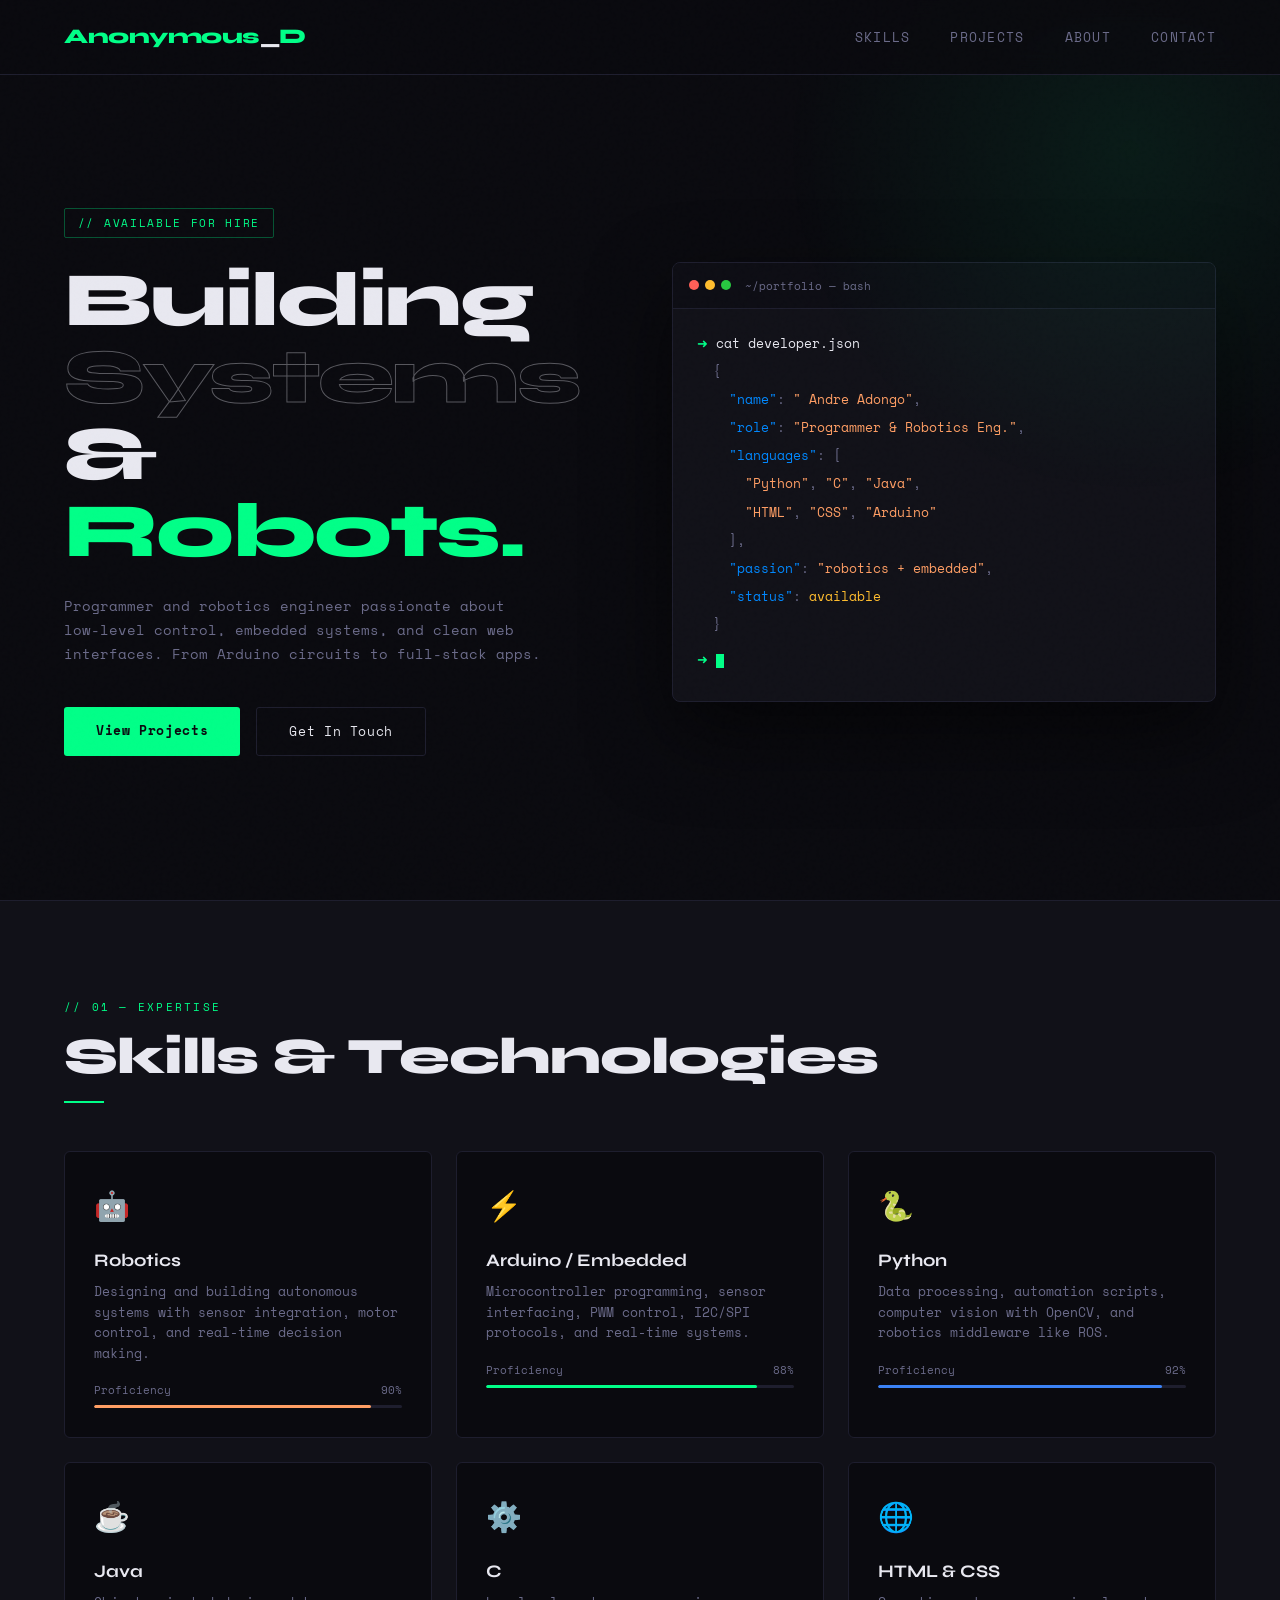
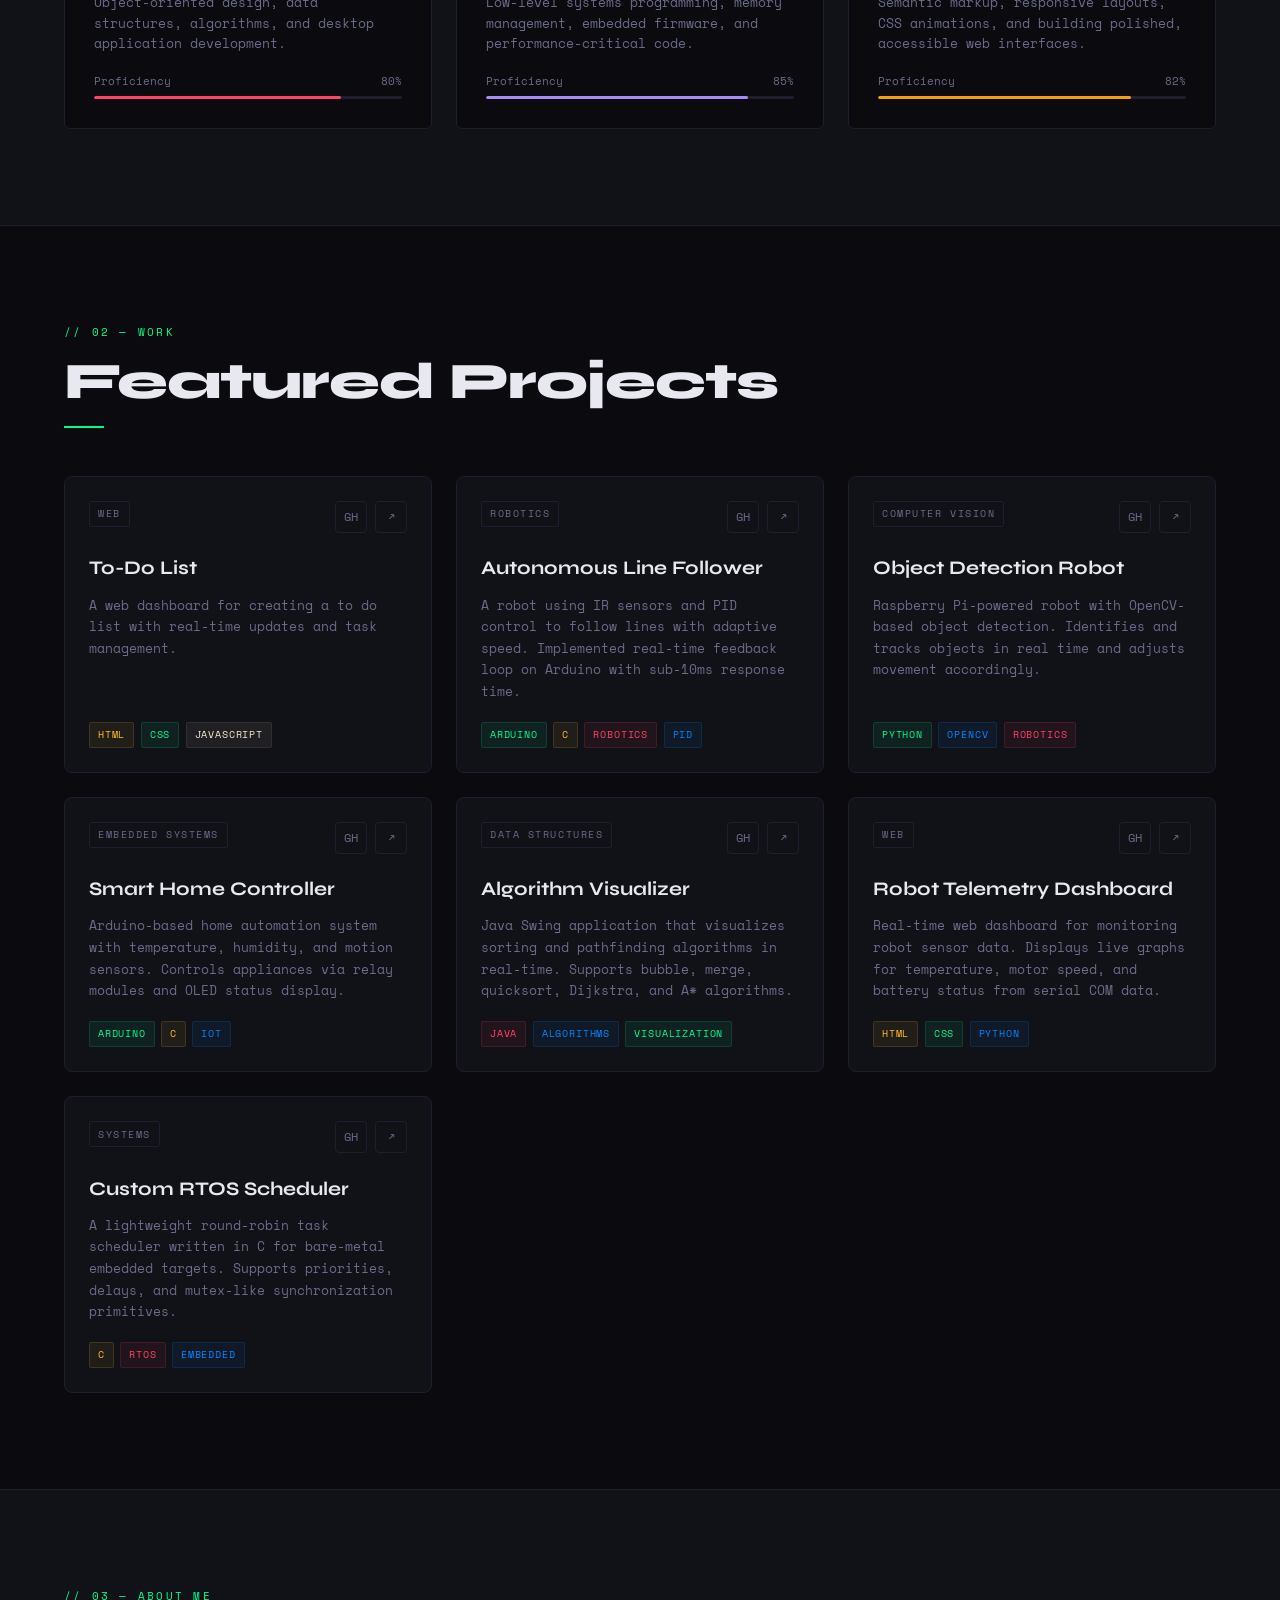
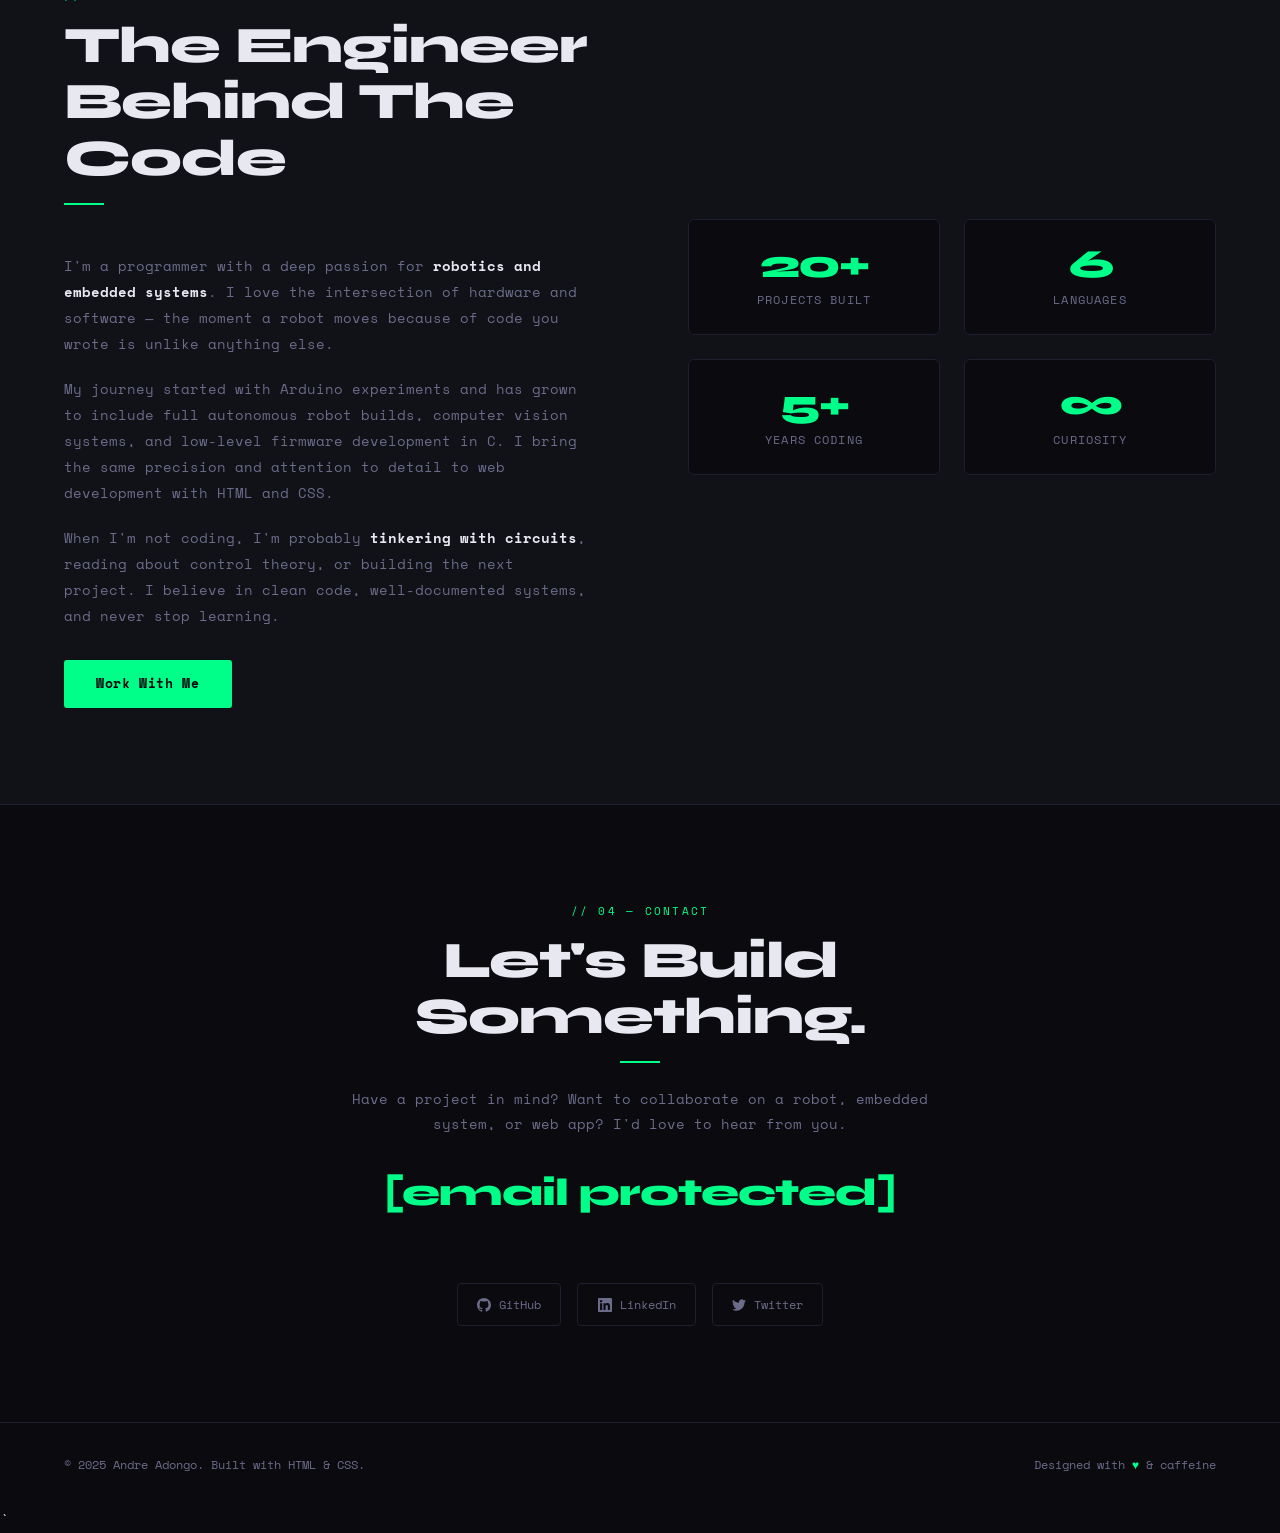
==== index.html @ 1ceb9f78 "Add initial portfolio website structure with HTML and CSS - Created index.html with a complete layou" ====
<!DOCTYPE html>
<html lang="en">

<head>
  <meta charset="UTF-8">
  <meta name="viewport" content="width=device-width, initial-scale=1.0">
  <title>Portfolio — Programmer & Robotics Engineer</title>
  <link
    href="https://fonts.googleapis.com/css2?family=Space+Mono:ital,wght@0,400;0,700;1,400&family=Syne:wght@400;700;800&display=swap"
    rel="stylesheet">
  <link rel="stylesheet" href="style.css">
</head>

<body>

  <!-- NAV -->
  <nav>
    <a href="#" class="nav-logo">Anonymous<span>_</span>D</a>
    <ul class="nav-links" id="navLinks">
      <li><a href="#skills">Skills</a></li>
      <li><a href="#projects">Projects</a></li>
      <li><a href="#about">About</a></li>
      <li><a href="#contact">Contact</a></li>
    </ul>
    <button class="nav-toggle" id="navToggle" aria-label="Toggle menu">
      <span></span><span></span><span></span>
    </button>
  </nav>

  <!-- HERO -->
  <section class="hero" id="home">
    <div class="hero-content">
      <div class="hero-tag">// available for hire</div>
      <h1 class="hero-title">
        Building<br>
        <span class="line2">Systems</span> &amp;<br>
        <span class="accent">Robots.</span>
      </h1>
      <p class="hero-sub">Programmer and robotics engineer passionate about low-level control, embedded systems, and
        clean web interfaces. From Arduino circuits to full-stack apps.</p>
      <div class="hero-cta">
        <a href="#projects" class="btn btn-primary">View Projects</a>
        <a href="#contact" class="btn btn-outline">Get In Touch</a>
      </div>
    </div>

    <div class="hero-visual">
      <div class="terminal">
        <div class="terminal-bar">
          <span class="dot dot-r"></span>
          <span class="dot dot-y"></span>
          <span class="dot dot-g"></span>
          <span class="terminal-title">~/portfolio — bash</span>
        </div>
        <div class="terminal-body">
          <div class="tl"><span class="tl-prompt">➜</span> <span class="tl-cmd">cat developer.json</span></div>
          <div class="tl tl-out">{</div>
          <div class="tl tl-out">&nbsp;&nbsp;<span class="tl-key">"name"</span>: <span class="tl-str">"
              Andre Adongo"</span>,</div>
          <div class="tl tl-out">&nbsp;&nbsp;<span class="tl-key">"role"</span>: <span class="tl-str">"Programmer &
              Robotics Eng."</span>,</div>
          <div class="tl tl-out">&nbsp;&nbsp;<span class="tl-key">"languages"</span>: [</div>
          <div class="tl tl-out">&nbsp;&nbsp;&nbsp;&nbsp;<span class="tl-str">"Python"</span>, <span
              class="tl-str">"C"</span>, <span class="tl-str">"Java"</span>,</div>
          <div class="tl tl-out">&nbsp;&nbsp;&nbsp;&nbsp;<span class="tl-str">"HTML"</span>, <span
              class="tl-str">"CSS"</span>, <span class="tl-str">"Arduino"</span></div>
          <div class="tl tl-out">&nbsp;&nbsp;],</div>
          <div class="tl tl-out">&nbsp;&nbsp;<span class="tl-key">"passion"</span>: <span class="tl-str">"robotics +
              embedded"</span>,</div>
          <div class="tl tl-out">&nbsp;&nbsp;<span class="tl-key">"status"</span>: <span class="tl-val">available</span>
          </div>
          <div class="tl tl-out">}</div>
          <div class="tl" style="margin-top:0.8rem"><span class="tl-prompt">➜</span> <span class="cursor"></span></div>
        </div>
      </div>
    </div>
  </section>

  <!-- SKILLS -->
  <section id="skills">
    <div class="section-label">// 01 — Expertise</div>
    <h2 class="section-title">Skills & Technologies</h2>
    <div class="section-divider"></div>

    <div class="skills-grid">
      <div class="skill-card reveal" style="--card-color: #ff9e64;">
        <div class="skill-icon">🤖</div>
        <div class="skill-name">Robotics</div>
        <div class="skill-desc">Designing and building autonomous systems with sensor integration, motor control, and
          real-time decision making.</div>
        <div class="skill-bar-wrap">
          <div class="skill-bar-label"><span>Proficiency</span><span>90%</span></div>
          <div class="skill-bar-bg">
            <div class="skill-bar-fill" data-width="90"></div>
          </div>
        </div>
      </div>

      <div class="skill-card reveal" style="--card-color: #00ff88;">
        <div class="skill-icon">⚡</div>
        <div class="skill-name">Arduino / Embedded</div>
        <div class="skill-desc">Microcontroller programming, sensor interfacing, PWM control, I2C/SPI protocols, and
          real-time systems.</div>
        <div class="skill-bar-wrap">
          <div class="skill-bar-label"><span>Proficiency</span><span>88%</span></div>
          <div class="skill-bar-bg">
            <div class="skill-bar-fill" data-width="88"></div>
          </div>
        </div>
      </div>

      <div class="skill-card reveal" style="--card-color: #3b82f6;">
        <div class="skill-icon">🐍</div>
        <div class="skill-name">Python</div>
        <div class="skill-desc">Data processing, automation scripts, computer vision with OpenCV, and robotics
          middleware like ROS.</div>
        <div class="skill-bar-wrap">
          <div class="skill-bar-label"><span>Proficiency</span><span>92%</span></div>
          <div class="skill-bar-bg">
            <div class="skill-bar-fill" data-width="92"></div>
          </div>
        </div>
      </div>

      <div class="skill-card reveal" style="--card-color: #ff4466;">
        <div class="skill-icon">☕</div>
        <div class="skill-name">Java</div>
        <div class="skill-desc">Object-oriented design, data structures, algorithms, and desktop application
          development.</div>
        <div class="skill-bar-wrap">
          <div class="skill-bar-label"><span>Proficiency</span><span>80%</span></div>
          <div class="skill-bar-bg">
            <div class="skill-bar-fill" data-width="80"></div>
          </div>
        </div>
      </div>

      <div class="skill-card reveal" style="--card-color: #a78bfa;">
        <div class="skill-icon">⚙️</div>
        <div class="skill-name">C</div>
        <div class="skill-desc">Low-level systems programming, memory management, embedded firmware, and
          performance-critical code.</div>
        <div class="skill-bar-wrap">
          <div class="skill-bar-label"><span>Proficiency</span><span>85%</span></div>
          <div class="skill-bar-bg">
            <div class="skill-bar-fill" data-width="85"></div>
          </div>
        </div>
      </div>

      <div class="skill-card reveal" style="--card-color: #f59e0b;">
        <div class="skill-icon">🌐</div>
        <div class="skill-name">HTML & CSS</div>
        <div class="skill-desc">Semantic markup, responsive layouts, CSS animations, and building polished, accessible
          web interfaces.</div>
        <div class="skill-bar-wrap">
          <div class="skill-bar-label"><span>Proficiency</span><span>82%</span></div>
          <div class="skill-bar-bg">
            <div class="skill-bar-fill" data-width="82"></div>
          </div>
        </div>
      </div>
    </div>
  </section>

  <!-- PROJECTS -->
  <section id="projects">
    <div class="section-label">// 02 — Work</div>
    <h2 class="section-title">Featured Projects</h2>
    <div class="section-divider"></div>
  
    <div class="projects-grid">
      <div class="project-card reveal">
        <div class="project-header">
          <span class="project-type">Web</span>
          <div class="project-links">
            <a href="class assignments\to-do list\index.html" class="project-link" title="GitHub">GH</a>
            <a href="#" class="project-link" title="Live">↗</a>
          </div>
        </div>
        <div class="project-body">
          <div class="project-name">To-Do List</div>
          <div class="project-desc">A web dashboard for creating a to do list with real-time updates and task management.</div>
          <div class="project-tags">
            <span class="tag yellow">HTML</span>
            <span class="tag">CSS</span>
            <span class="tag cream">JavaScript</span>
          </div>
        </div>
      </div>
  
      <div class="project-card reveal">
        <div class="project-header">
          <span class="project-type">Robotics</span>
          <div class="project-links">
            <a href="#" class="project-link" title="GitHub">GH</a>
            <a href="#" class="project-link" title="Live">↗</a>
          </div>
        </div>
        <div class="project-body">
          <div class="project-name">Autonomous Line Follower</div>
          <div class="project-desc">A robot using IR sensors and PID control to follow lines with adaptive speed.
            Implemented real-time feedback loop on Arduino with sub-10ms response time.</div>
          <div class="project-tags">
            <span class="tag">Arduino</span>
            <span class="tag yellow">C</span>
            <span class="tag red">Robotics</span>
            <span class="tag blue">PID</span>
          </div>
        </div>
      </div>

      <div class="project-card reveal">
        <div class="project-header">
          <span class="project-type">Computer Vision</span>
          <div class="project-links">
            <a href="#" class="project-link" title="GitHub">GH</a>
            <a href="#" class="project-link" title="Live">↗</a>
          </div>
        </div>
        <div class="project-body">
          <div class="project-name">Object Detection Robot</div>
          <div class="project-desc">Raspberry Pi-powered robot with OpenCV-based object detection. Identifies and tracks
            objects in real time and adjusts movement accordingly.</div>
          <div class="project-tags">
            <span class="tag">Python</span>
            <span class="tag blue">OpenCV</span>
            <span class="tag red">Robotics</span>
          </div>
        </div>
      </div>

      <div class="project-card reveal">
        <div class="project-header">
          <span class="project-type">Embedded Systems</span>
          <div class="project-links">
            <a href="#" class="project-link" title="GitHub">GH</a>
            <a href="#" class="project-link" title="Live">↗</a>
          </div>
        </div>
        <div class="project-body">
          <div class="project-name">Smart Home Controller</div>
          <div class="project-desc">Arduino-based home automation system with temperature, humidity, and motion sensors.
            Controls appliances via relay modules and OLED status display.</div>
          <div class="project-tags">
            <span class="tag">Arduino</span>
            <span class="tag yellow">C</span>
            <span class="tag blue">IoT</span>
          </div>
        </div>
      </div>

      <div class="project-card reveal">
        <div class="project-header">
          <span class="project-type">Data Structures</span>
          <div class="project-links">
            <a href="#" class="project-link" title="GitHub">GH</a>
            <a href="#" class="project-link" title="Live">↗</a>
          </div>
        </div>
        <div class="project-body">
          <div class="project-name">Algorithm Visualizer</div>
          <div class="project-desc">Java Swing application that visualizes sorting and pathfinding algorithms in
            real-time. Supports bubble, merge, quicksort, Dijkstra, and A* algorithms.</div>
          <div class="project-tags">
            <span class="tag red">Java</span>
            <span class="tag blue">Algorithms</span>
            <span class="tag">Visualization</span>
          </div>
        </div>
      </div>

      <div class="project-card reveal">
        <div class="project-header">
          <span class="project-type">Web</span>
          <div class="project-links">
            <a href="#" class="project-link" title="GitHub">GH</a>
            <a href="#" class="project-link" title="Live">↗</a>
          </div>
        </div>
        <div class="project-body">
          <div class="project-name">Robot Telemetry Dashboard</div>
          <div class="project-desc">Real-time web dashboard for monitoring robot sensor data. Displays live graphs for
            temperature, motor speed, and battery status from serial COM data.</div>
          <div class="project-tags">
            <span class="tag yellow">HTML</span>
            <span class="tag">CSS</span>
            <span class="tag blue">Python</span>
          </div>
        </div>
      </div>

      <div class="project-card reveal">
        <div class="project-header">
          <span class="project-type">Systems</span>
          <div class="project-links">
            <a href="#" class="project-link" title="GitHub">GH</a>
            <a href="#" class="project-link" title="Live">↗</a>
          </div>
        </div>
        <div class="project-body">
          <div class="project-name">Custom RTOS Scheduler</div>
          <div class="project-desc">A lightweight round-robin task scheduler written in C for bare-metal embedded
            targets. Supports priorities, delays, and mutex-like synchronization primitives.</div>
          <div class="project-tags">
            <span class="tag yellow">C</span>
            <span class="tag red">RTOS</span>
            <span class="tag blue">Embedded</span>
          </div>
        </div>
      </div>
    </div>
  </section>

  <!-- ABOUT -->
  <section id="about">
    <div class="about-grid">
      <div class="about-text reveal">
        <div class="section-label">// 03 — About Me</div>
        <h2 class="section-title">The Engineer Behind The Code</h2>
        <div class="section-divider"></div>
        <p>I'm a programmer with a deep passion for <strong>robotics and embedded systems</strong>. I love the
          intersection of hardware and software — the moment a robot moves because of code you wrote is unlike anything
          else.</p>
        <p>My journey started with Arduino experiments and has grown to include full autonomous robot builds, computer
          vision systems, and low-level firmware development in C. I bring the same precision and attention to detail to
          web development with HTML and CSS.</p>
        <p>When I'm not coding, I'm probably <strong>tinkering with circuits</strong>, reading about control theory, or
          building the next project. I believe in clean code, well-documented systems, and never stop learning.</p>
        <div style="margin-top:2rem">
          <a href="#contact" class="btn btn-primary">Work With Me</a>
        </div>
      </div>

      <div class="about-stats reveal">
        <div class="stat-box">
          <div class="stat-num">20+</div>
          <div class="stat-label">Projects Built</div>
        </div>
        <div class="stat-box">
          <div class="stat-num">6</div>
          <div class="stat-label">Languages</div>
        </div>
        <div class="stat-box">
          <div class="stat-num">5+</div>
          <div class="stat-label">Years Coding</div>
        </div>
        <div class="stat-box">
          <div class="stat-num">∞</div>
          <div class="stat-label">Curiosity</div>
        </div>
      </div>
    </div>
  </section>

  <!-- CONTACT -->
  <section id="contact">
    <div class="contact-inner reveal">
      <div class="section-label">// 04 — Contact</div>
      <h2 class="section-title">Let's Build Something.</h2>
      <div class="section-divider" style="margin:1rem auto 1.5rem;"></div>
      <p style="color:var(--muted);font-size:0.9rem;">Have a project in mind? Want to collaborate on a robot, embedded
        system, or web app? I'd love to hear from you.</p>
      <a href="/cdn-cgi/l/email-protection#254d4049494a655c4a5057554a5751434a494c4a0b414053" class="contact-email"><span
          class="__cf_email__"
          data-cfemail="b3dbd6dfdfdcf3cadcc6c1c3dcc1c7d5dcdfdadc9dd7d6c5">[email&#160;protected]</span></a>
      <div class="socials">
        <a href="#" class="social-btn">
          <svg width="14" height="14" viewBox="0 0 24 24" fill="currentColor">
            <path
              d="M12 0C5.37 0 0 5.37 0 12c0 5.31 3.435 9.795 8.205 11.385.6.105.825-.255.825-.57 0-.285-.015-1.23-.015-2.235-3.015.555-3.795-.735-4.035-1.41-.135-.345-.72-1.41-1.23-1.695-.42-.225-1.02-.78-.015-.795.945-.015 1.62.87 1.845 1.23 1.08 1.815 2.805 1.305 3.495.99.105-.78.42-1.305.765-1.605-2.67-.3-5.46-1.335-5.46-5.925 0-1.305.465-2.385 1.23-3.225-.12-.3-.54-1.53.12-3.18 0 0 1.005-.315 3.3 1.23.96-.27 1.98-.405 3-.405s2.04.135 3 .405c2.295-1.56 3.3-1.23 3.3-1.23.66 1.65.24 2.88.12 3.18.765.84 1.23 1.905 1.23 3.225 0 4.605-2.805 5.625-5.475 5.925.435.375.81 1.095.81 2.22 0 1.605-.015 2.895-.015 3.3 0 .315.225.69.825.57A12.02 12.02 0 0024 12c0-6.63-5.37-12-12-12z" />
          </svg>
          GitHub
        </a>
        <a href="#" class="social-btn">
          <svg width="14" height="14" viewBox="0 0 24 24" fill="currentColor">
            <path
              d="M20.447 20.452h-3.554v-5.569c0-1.328-.027-3.037-1.852-3.037-1.853 0-2.136 1.445-2.136 2.939v5.667H9.351V9h3.414v1.561h.046c.477-.9 1.637-1.85 3.37-1.85 3.601 0 4.267 2.37 4.267 5.455v6.286zM5.337 7.433a2.062 2.062 0 01-2.063-2.065 2.064 2.064 0 112.063 2.065zm1.782 13.019H3.555V9h3.564v11.452zM22.225 0H1.771C.792 0 0 .774 0 1.729v20.542C0 23.227.792 24 1.771 24h20.451C23.2 24 24 23.227 24 22.271V1.729C24 .774 23.2 0 22.222 0h.003z" />
          </svg>
          LinkedIn
        </a>
        <a href="#" class="social-btn">
          <svg width="14" height="14" viewBox="0 0 24 24" fill="currentColor">
            <path
              d="M23.953 4.57a10 10 0 01-2.825.775 4.958 4.958 0 002.163-2.723c-.951.555-2.005.959-3.127 1.184a4.92 4.92 0 00-8.384 4.482C7.69 8.095 4.067 6.13 1.64 3.162a4.822 4.822 0 00-.666 2.475c0 1.71.87 3.213 2.188 4.096a4.904 4.904 0 01-2.228-.616v.06a4.923 4.923 0 003.946 4.827 4.996 4.996 0 01-2.212.085 4.936 4.936 0 004.604 3.417 9.867 9.867 0 01-6.102 2.105c-.39 0-.779-.023-1.17-.067a13.995 13.995 0 007.557 2.209c9.053 0 13.998-7.496 13.998-13.985 0-.21 0-.42-.015-.63A9.935 9.935 0 0024 4.59z" />
          </svg>
          Twitter
        </a>
      </div>
    </div>
  </section>

  <!-- FOOTER -->
  <footer>
    <span>© 2025 Andre Adongo. Built with HTML & CSS.</span>
    <span>Designed with <span style="color:var(--accent)">♥</span> & <span
        style="color:var(--muted)">caffeine</span></span>
  </footer>

  <script data-cfasync="false" src="/cdn-cgi/scripts/5c5dd728/cloudflare-static/email-decode.min.js"></script>
  <script>
    // Mobile nav toggle
    const toggle = document.getElementById('navToggle');
    const links = document.getElementById('navLinks');
    toggle.addEventListener('click', () => links.classList.toggle('open'));
    links.querySelectorAll('a').forEach(a => a.addEventListener('click', () => links.classList.remove('open')));

    // Scroll reveal + skill bars
    const observer = new IntersectionObserver((entries) => {
      entries.forEach(el => {
        if (el.isIntersecting) {
          el.target.classList.add('visible');
          // animate skill bars
          el.target.querySelectorAll && el.target.querySelectorAll('.skill-bar-fill').forEach(bar => {
            bar.style.width = bar.dataset.width + '%';
          });
          observer.unobserve(el.target);
        }
      });
    }, { threshold: 0.12 });

    document.querySelectorAll('.reveal').forEach(el => observer.observe(el));

    // Also trigger skill bars when skill section scrolls in
    document.querySelectorAll('.skill-bar-fill').forEach(bar => {
      const card = bar.closest('.skill-card');
      if (card) {
        const cardObs = new IntersectionObserver((entries) => {
          entries.forEach(e => {
            if (e.isIntersecting) {
              bar.style.width = bar.dataset.width + '%';
              cardObs.unobserve(e.target);
            }
          });
        }, { threshold: 0.3 });
        cardObs.observe(card);
      }
    });
  </script>
</body>
`
</html>
---- style.css ----
:root {
    --bg: #0a0a0f;
    --surface: #111118;
    --border: #1e1e2e;
    --accent: #00ff88;
    --accent2: #0088ff;
    --accent3: #ff4466;
    --text: #e8e8f0;
    --muted: #6b6b8a;
    --mono: 'Space Mono', monospace;
    --display: 'Syne', sans-serif;
  }

  *, *::before, *::after { box-sizing: border-box; margin: 0; padding: 0; }

  html { scroll-behavior: smooth; }

  body {
    background: var(--bg);
    color: var(--text);
    font-family: var(--mono);
    font-size: 15px;
    line-height: 1.7;
    overflow-x: hidden;
  }

  /* NOISE OVERLAY */
  body::before {
    content: '';
    position: fixed;
    inset: 0;
    background-image: url("data:image/svg+xml,%3Csvg viewBox='0 0 256 256' xmlns='http://www.w3.org/2000/svg'%3E%3Cfilter id='n'%3E%3CfeTurbulence type='fractalNoise' baseFrequency='0.9' numOctaves='4' stitchTiles='stitch'/%3E%3C/filter%3E%3Crect width='100%25' height='100%25' filter='url(%23n)' opacity='0.04'/%3E%3C/svg%3E");
    pointer-events: none;
    z-index: 9999;
    opacity: 0.4;
  }

  /* NAV */
  nav {
    position: fixed;
    top: 0; left: 0; right: 0;
    z-index: 100;
    display: flex;
    align-items: center;
    justify-content: space-between;
    padding: 1.2rem 4rem;
    background: rgba(10,10,15,0.85);
    backdrop-filter: blur(12px);
    border-bottom: 1px solid var(--border);
  }

  .nav-logo {
    font-family: var(--display);
    font-weight: 800;
    font-size: 1.3rem;
    color: var(--accent);
    text-decoration: none;
    letter-spacing: -0.5px;
  }

  .nav-logo span { color: var(--text); }

  .nav-links {
    display: flex;
    gap: 2.5rem;
    list-style: none;
  }

  .nav-links a {
    color: var(--muted);
    text-decoration: none;
    font-size: 0.8rem;
    letter-spacing: 0.1em;
    text-transform: uppercase;
    transition: color 0.2s;
  }

  .nav-links a:hover { color: var(--accent); }

  .nav-toggle {
    display: none;
    flex-direction: column;
    gap: 5px;
    cursor: pointer;
    background: none;
    border: none;
    padding: 4px;
  }

  .nav-toggle span {
    display: block;
    width: 24px;
    height: 2px;
    background: var(--text);
    transition: all 0.3s;
  }

  /* HERO */
  .hero {
    min-height: 100vh;
    display: grid;
    grid-template-columns: 1fr 1fr;
    align-items: center;
    padding: 8rem 4rem 4rem;
    position: relative;
    gap: 4rem;
  }

  .hero::after {
    content: '';
    position: absolute;
    top: -200px; right: -200px;
    width: 700px; height: 700px;
    background: radial-gradient(circle, rgba(0,255,136,0.07) 0%, transparent 70%);
    pointer-events: none;
  }

  .hero-tag {
    display: inline-block;
    font-size: 0.7rem;
    letter-spacing: 0.15em;
    text-transform: uppercase;
    color: var(--accent);
    border: 1px solid rgba(0,255,136,0.3);
    padding: 0.3rem 0.8rem;
    border-radius: 2px;
    margin-bottom: 1.5rem;
    animation: fadeUp 0.8s ease both;
  }

  .hero-title {
    font-family: var(--display);
    font-weight: 800;
    font-size: clamp(3rem, 6vw, 5.5rem);
    line-height: 1.0;
    letter-spacing: -2px;
    animation: fadeUp 0.8s 0.15s ease both;
  }

  .hero-title .line2 {
    color: transparent;
    -webkit-text-stroke: 1px rgba(232,232,240,0.35);
  }

  .hero-title .accent { color: var(--accent); }

  .hero-sub {
    margin-top: 1.5rem;
    color: var(--muted);
    max-width: 480px;
    font-size: 0.9rem;
    animation: fadeUp 0.8s 0.3s ease both;
  }

  .hero-cta {
    display: flex;
    gap: 1rem;
    margin-top: 2.5rem;
    flex-wrap: wrap;
    animation: fadeUp 0.8s 0.45s ease both;
  }

  .btn {
    display: inline-block;
    padding: 0.8rem 2rem;
    font-family: var(--mono);
    font-size: 0.8rem;
    letter-spacing: 0.05em;
    text-decoration: none;
    border-radius: 3px;
    transition: all 0.25s;
    cursor: pointer;
    border: none;
  }

  .btn-primary {
    background: var(--accent);
    color: var(--bg);
    font-weight: 700;
  }

  .btn-primary:hover {
    background: #00cc6e;
    transform: translateY(-2px);
    box-shadow: 0 8px 24px rgba(0,255,136,0.25);
  }

  .btn-outline {
    background: transparent;
    color: var(--text);
    border: 1px solid var(--border);
  }

  .btn-outline:hover {
    border-color: var(--accent);
    color: var(--accent);
    transform: translateY(-2px);
  }

  /* TERMINAL CARD */
  .hero-visual {
    animation: fadeUp 0.8s 0.2s ease both;
  }

  .terminal {
    background: var(--surface);
    border: 1px solid var(--border);
    border-radius: 8px;
    overflow: hidden;
    box-shadow: 0 32px 80px rgba(0,0,0,0.6);
  }

  .terminal-bar {
    display: flex;
    align-items: center;
    gap: 6px;
    padding: 0.8rem 1rem;
    background: #0d0d14;
    border-bottom: 1px solid var(--border);
  }

  .dot { width: 10px; height: 10px; border-radius: 50%; }
  .dot-r { background: #ff5f57; }
  .dot-y { background: #ffbd2e; }
  .dot-g { background: #28c840; }

  .terminal-title {
    margin-left: 0.5rem;
    font-size: 0.7rem;
    color: var(--muted);
  }

  .terminal-body { padding: 1.5rem; font-size: 0.8rem; }

  .tl { margin-bottom: 0.4rem; }
  .tl-prompt { color: var(--accent); }
  .tl-cmd { color: var(--text); }
  .tl-out { color: var(--muted); padding-left: 1rem; }
  .tl-key { color: var(--accent2); }
  .tl-val { color: #ffbd2e; }
  .tl-str { color: #ff9e64; }
  .cursor {
    display: inline-block;
    width: 8px; height: 14px;
    background: var(--accent);
    vertical-align: middle;
    animation: blink 1s step-end infinite;
  }

  /* SECTIONS */
  section { padding: 6rem 4rem; }

  .section-label {
    font-size: 0.7rem;
    letter-spacing: 0.2em;
    text-transform: uppercase;
    color: var(--accent);
    margin-bottom: 0.8rem;
  }

  .section-title {
    font-family: var(--display);
    font-weight: 800;
    font-size: clamp(2rem, 4vw, 3.2rem);
    letter-spacing: -1px;
    line-height: 1.1;
    margin-bottom: 1rem;
  }

  .section-divider {
    width: 40px;
    height: 2px;
    background: var(--accent);
    margin-bottom: 3rem;
  }

  /* SKILLS */
  #skills { background: var(--surface); border-top: 1px solid var(--border); border-bottom: 1px solid var(--border); }

  .skills-grid {
    display: grid;
    grid-template-columns: repeat(auto-fill, minmax(280px, 1fr));
    gap: 1.5rem;
    margin-top: 3rem;
  }

  .skill-card {
    background: var(--bg);
    border: 1px solid var(--border);
    border-radius: 6px;
    padding: 1.8rem;
    transition: border-color 0.3s, transform 0.3s;
    position: relative;
    overflow: hidden;
  }

  .skill-card::before {
    content: '';
    position: absolute;
    top: 0; left: 0; right: 0;
    height: 2px;
    background: var(--card-color, var(--accent));
    opacity: 0;
    transition: opacity 0.3s;
  }

  .skill-card:hover { border-color: var(--card-color, var(--accent)); transform: translateY(-4px); }
  .skill-card:hover::before { opacity: 1; }

  .skill-icon { font-size: 1.8rem; margin-bottom: 1rem; }
  .skill-name { font-family: var(--display); font-weight: 700; font-size: 1.1rem; margin-bottom: 0.4rem; }
  .skill-desc { font-size: 0.8rem; color: var(--muted); line-height: 1.6; }

  .skill-bar-wrap { margin-top: 1rem; }
  .skill-bar-label { display: flex; justify-content: space-between; font-size: 0.7rem; color: var(--muted); margin-bottom: 0.4rem; }
  .skill-bar-bg { height: 3px; background: var(--border); border-radius: 99px; overflow: hidden; }
  .skill-bar-fill {
    height: 100%;
    background: var(--card-color, var(--accent));
    border-radius: 99px;
    width: 0;
    transition: width 1.2s cubic-bezier(0.4,0,0.2,1);
  }

  /* PROJECTS */
  .projects-grid {
    display: grid;
    grid-template-columns: repeat(auto-fill, minmax(340px, 1fr));
    gap: 1.5rem;
    margin-top: 3rem;
  }

  .project-card {
    background: var(--surface);
    border: 1px solid var(--border);
    border-radius: 8px;
    overflow: hidden;
    transition: transform 0.3s, border-color 0.3s, box-shadow 0.3s;
    display: flex;
    flex-direction: column;
  }

  .project-card:hover {
    transform: translateY(-6px);
    border-color: rgba(0,255,136,0.3);
    box-shadow: 0 20px 60px rgba(0,0,0,0.5);
  }

  .project-header {
    padding: 1.5rem 1.5rem 0;
    display: flex;
    justify-content: space-between;
    align-items: flex-start;
  }

  .project-type {
    font-size: 0.65rem;
    letter-spacing: 0.15em;
    text-transform: uppercase;
    color: var(--muted);
    border: 1px solid var(--border);
    padding: 0.2rem 0.5rem;
    border-radius: 2px;
  }

  .project-links { display: flex; gap: 0.5rem; }

  .project-link {
    width: 32px; height: 32px;
    border: 1px solid var(--border);
    border-radius: 4px;
    display: flex;
    align-items: center;
    justify-content: center;
    color: var(--muted);
    text-decoration: none;
    font-size: 0.75rem;
    transition: all 0.2s;
  }

  .project-link:hover { border-color: var(--accent); color: var(--accent); }

  .project-body { padding: 1.2rem 1.5rem 1.5rem; flex: 1; display: flex; flex-direction: column; }
  .project-name { font-family: var(--display); font-weight: 700; font-size: 1.2rem; margin-bottom: 0.6rem; }
  .project-desc { font-size: 0.82rem; color: var(--muted); line-height: 1.65; flex: 1; }

  .project-tags { display: flex; flex-wrap: wrap; gap: 0.4rem; margin-top: 1.2rem; }
  .tag {
    font-size: 0.65rem;
    letter-spacing: 0.08em;
    text-transform: uppercase;
    padding: 0.2rem 0.5rem;
    background: rgba(0,255,136,0.07);
    color: var(--accent);
    border-radius: 2px;
    border: 1px solid rgba(0,255,136,0.15);
  }

  .tag.blue { background: rgba(0,136,255,0.07); color: var(--accent2); border-color: rgba(0,136,255,0.15); }
  .tag.red { background: rgba(255,68,102,0.07); color: var(--accent3); border-color: rgba(255,68,102,0.15); }
  .tag.yellow { background: rgba(255,189,46,0.07); color: #ffbd2e; border-color: rgba(255,189,46,0.15); }
  .tag.cream { background: rgba(241, 223, 184, 0.07); color: #f6ead0; border-color: rgba(157, 143, 112, 0.15); }


  /* ABOUT */
  #about {
    background: var(--surface);
    border-top: 1px solid var(--border);
    border-bottom: 1px solid var(--border);
  }

  .about-grid {
    display: grid;
    grid-template-columns: 1fr 1fr;
    gap: 6rem;
    align-items: center;
  }

  .about-text p { color: var(--muted); font-size: 0.9rem; line-height: 1.8; margin-bottom: 1.2rem; }
  .about-text p strong { color: var(--text); }

  .about-stats {
    display: grid;
    grid-template-columns: 1fr 1fr;
    gap: 1.5rem;
  }

  .stat-box {
    background: var(--bg);
    border: 1px solid var(--border);
    border-radius: 6px;
    padding: 1.5rem;
    text-align: center;
  }

  .stat-num {
    font-family: var(--display);
    font-weight: 800;
    font-size: 2.5rem;
    color: var(--accent);
    letter-spacing: -2px;
    line-height: 1;
  }

  .stat-label { font-size: 0.72rem; color: var(--muted); text-transform: uppercase; letter-spacing: 0.1em; margin-top: 0.4rem; }

  /* CONTACT */
  .contact-inner {
    max-width: 600px;
    margin: 0 auto;
    text-align: center;
  }

  .contact-inner .section-label, .contact-inner .section-divider { margin-left: auto; margin-right: auto; }

  .contact-email {
    display: inline-block;
    font-family: var(--display);
    font-weight: 800;
    font-size: clamp(1.5rem, 3vw, 2.5rem);
    color: var(--accent);
    text-decoration: none;
    letter-spacing: -1px;
    border-bottom: 2px solid transparent;
    transition: border-color 0.3s;
    margin: 1.5rem 0;
  }

  .contact-email:hover { border-color: var(--accent); }

  .socials { display: flex; justify-content: center; gap: 1rem; margin-top: 2rem; }

  .social-btn {
    display: flex;
    align-items: center;
    gap: 0.5rem;
    padding: 0.6rem 1.2rem;
    border: 1px solid var(--border);
    border-radius: 4px;
    color: var(--muted);
    text-decoration: none;
    font-size: 0.78rem;
    transition: all 0.2s;
  }

  .social-btn:hover { border-color: var(--accent); color: var(--accent); }

  /* FOOTER */
  footer {
    padding: 2rem 4rem;
    border-top: 1px solid var(--border);
    display: flex;
    justify-content: space-between;
    align-items: center;
    font-size: 0.75rem;
    color: var(--muted);
    flex-wrap: wrap;
    gap: 1rem;
  }

  footer a { color: var(--muted); text-decoration: none; }
  footer a:hover { color: var(--accent); }

  /* ANIMATIONS */
  @keyframes fadeUp {
    from { opacity: 0; transform: translateY(24px); }
    to { opacity: 1; transform: translateY(0); }
  }

  @keyframes blink {
    0%, 100% { opacity: 1; }
    50% { opacity: 0; }
  }

  /* SCROLL REVEAL */
  .reveal {
    opacity: 0;
    transform: translateY(30px);
    transition: opacity 0.7s ease, transform 0.7s ease;
  }

  .reveal.visible {
    opacity: 1;
    transform: none;
  }

  /* RESPONSIVE */
  @media (max-width: 900px) {
    nav { padding: 1rem 1.5rem; }

    .nav-links {
      display: none;
      position: fixed;
      top: 60px; left: 0; right: 0;
      background: var(--surface);
      border-bottom: 1px solid var(--border);
      flex-direction: column;
      padding: 2rem;
      gap: 1.5rem;
    }

    .nav-links.open { display: flex; }
    .nav-toggle { display: flex; }

    .hero {
      grid-template-columns: 1fr;
      padding: 7rem 1.5rem 4rem;
      gap: 3rem;
    }

    .hero-visual { order: -1; }

    .about-grid { grid-template-columns: 1fr; gap: 3rem; }

    section { padding: 4rem 1.5rem; }
    footer { padding: 1.5rem; }
  }

  @media (max-width: 600px) {
    .projects-grid, .skills-grid { grid-template-columns: 1fr; }
    .about-stats { grid-template-columns: 1fr 1fr; }
    .socials { flex-wrap: wrap; }
  }
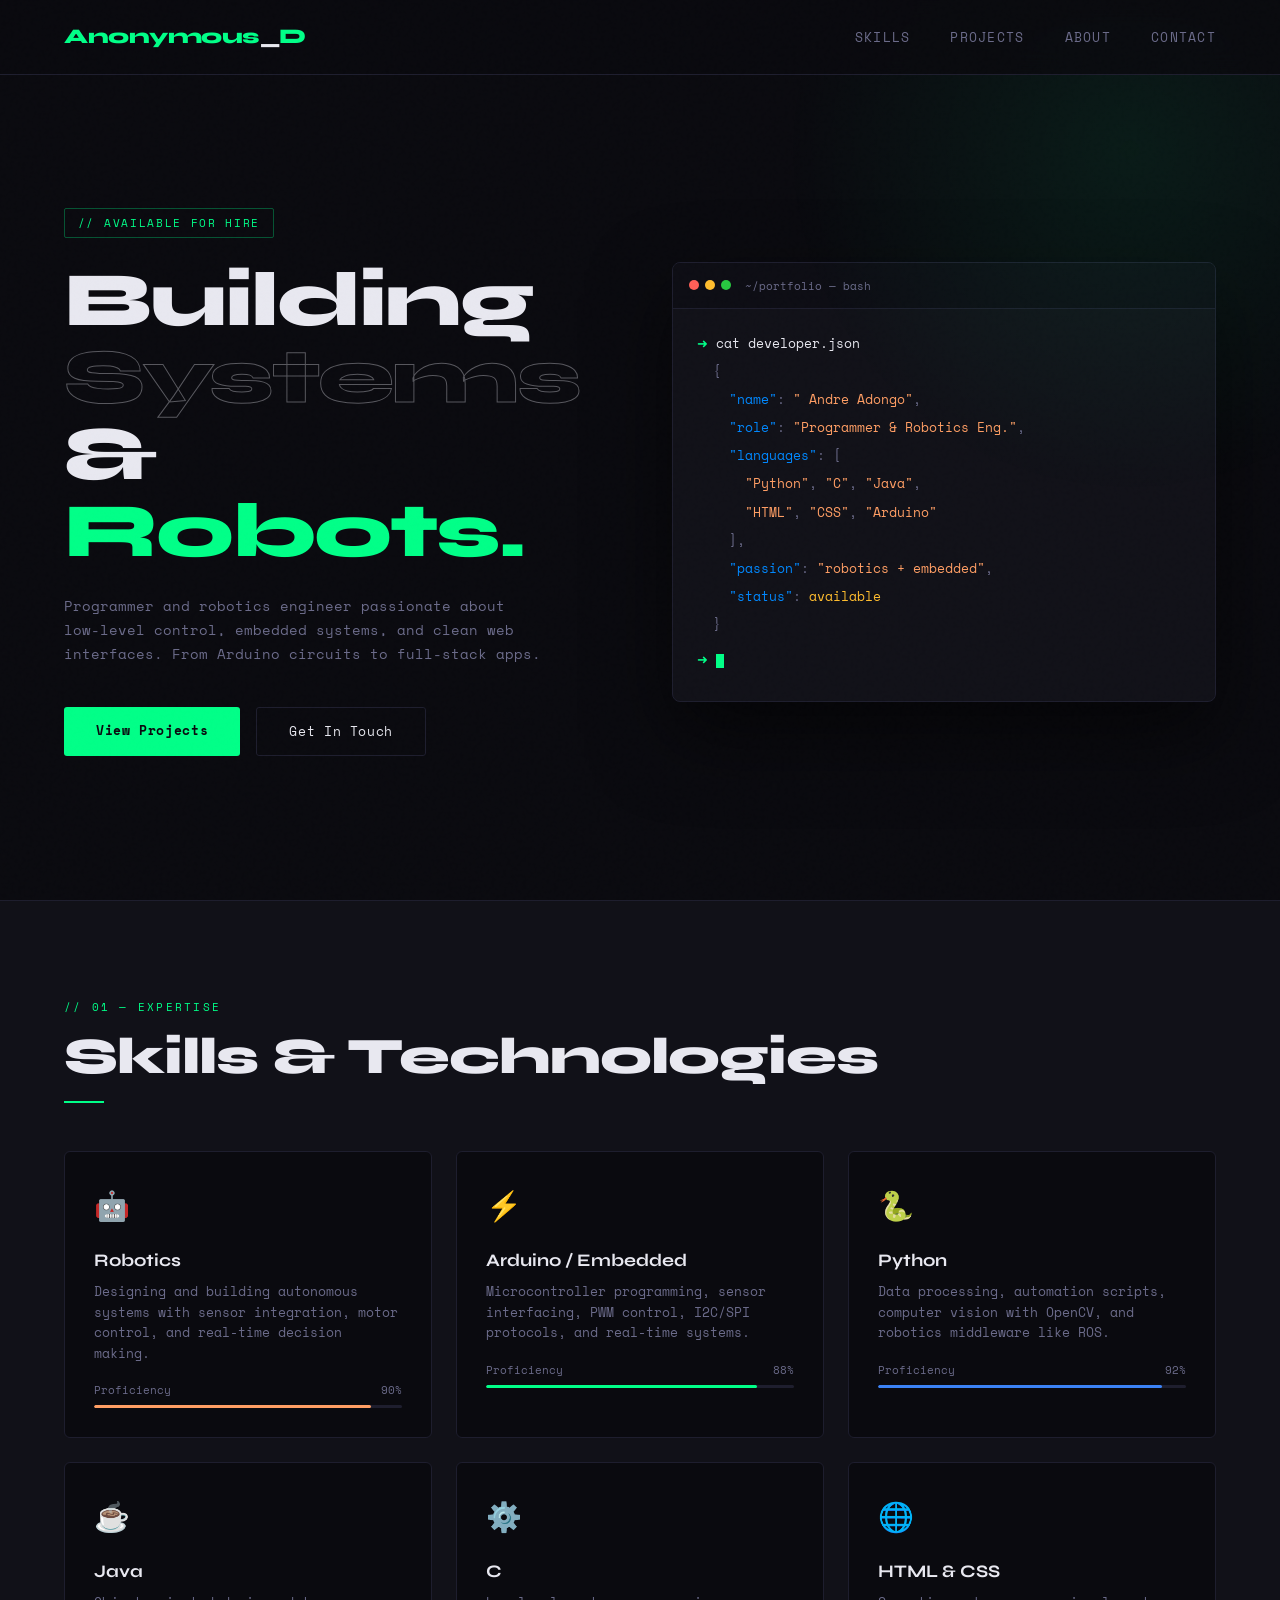
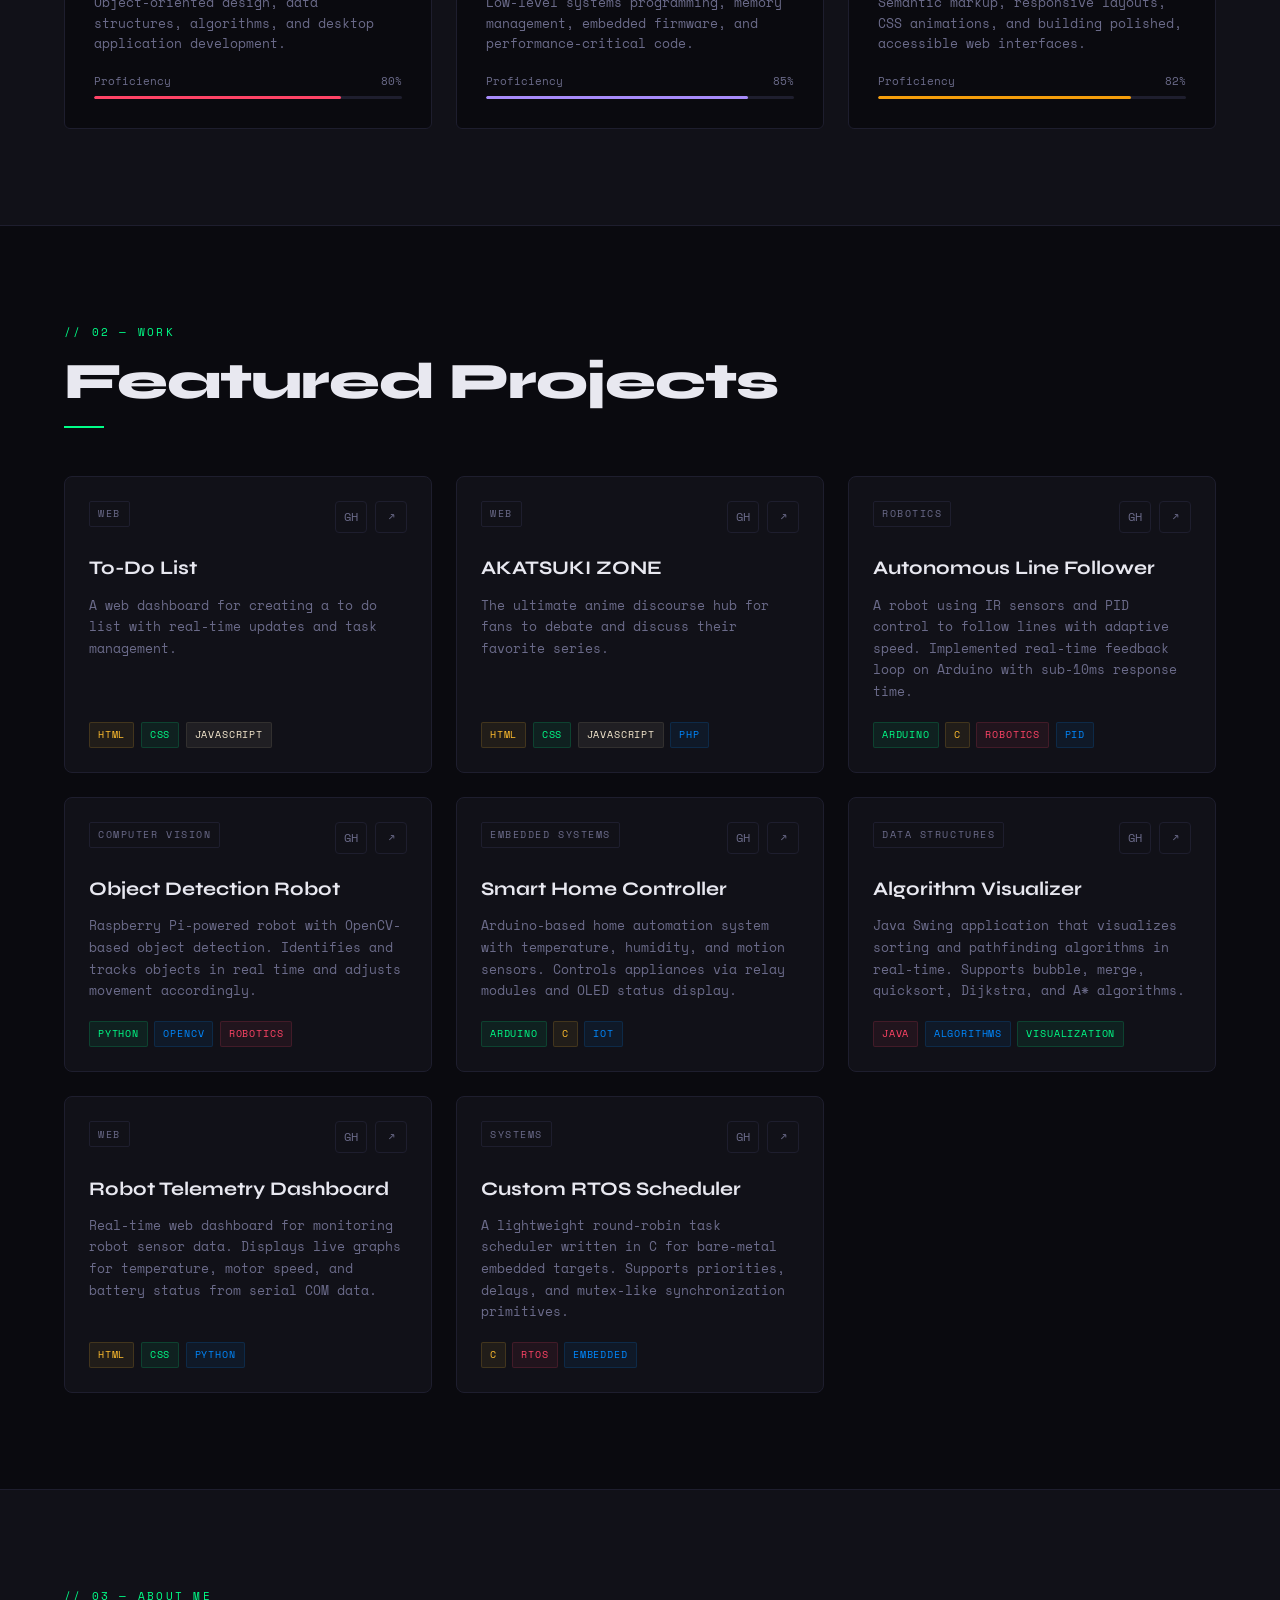
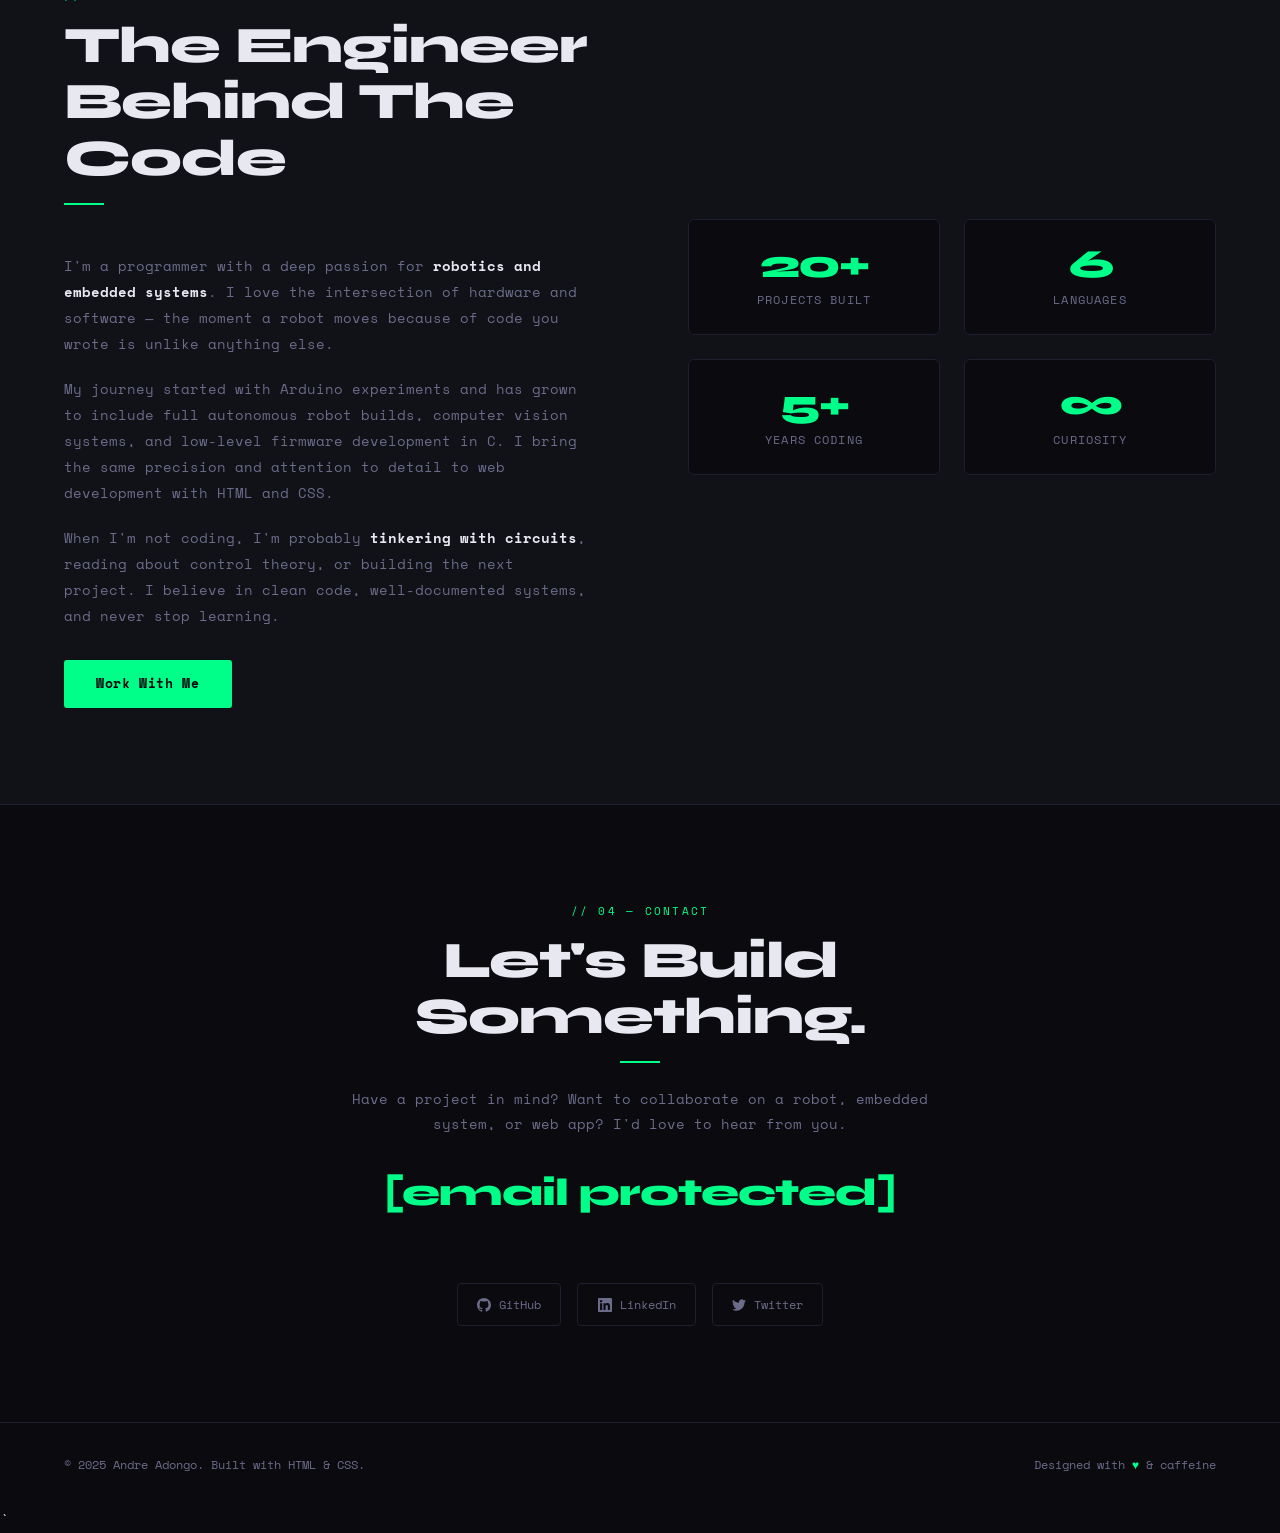
==== commit 5d95771b: "Add new project card for AKATSUKI ZONE and update live link for existing project" ====
--- a/index.html
+++ b/index.html
@@ -174,8 +174,8 @@
         <div class="project-header">
           <span class="project-type">Web</span>
           <div class="project-links">
-            <a href="class assignments\to-do list\index.html" class="project-link" title="GitHub">GH</a>
-            <a href="#" class="project-link" title="Live">↗</a>
+            <a href="https://to-do-webapp-jade.vercel.app/" class="project-link" title="GitHub">GH</a>
+            <a href="https://to-do-webapp-jade.vercel.app/" class="project-link" title="Live">↗</a>
           </div>
         </div>
         <div class="project-body">
@@ -185,6 +185,26 @@
             <span class="tag yellow">HTML</span>
             <span class="tag">CSS</span>
             <span class="tag cream">JavaScript</span>
+          </div>
+        </div>
+      </div>
+
+      <div class="project-card reveal">
+        <div class="project-header">
+          <span class="project-type">Web</span>
+          <div class="project-links">
+            <a href="https://the-anime-corner.vercel.app/" class="project-link" title="GitHub">GH</a>
+            <a href="https://the-anime-corner.vercel.app/" class="project-link" title="Live">↗</a>
+          </div>
+        </div>
+        <div class="project-body">
+          <div class="project-name">AKATSUKI ZONE</div>
+          <div class="project-desc">The ultimate anime discourse hub for fans to debate and discuss their favorite series.</div>
+          <div class="project-tags">
+            <span class="tag yellow">HTML</span>
+            <span class="tag">CSS</span>
+            <span class="tag cream">JavaScript</span>
+            <span class="tag blue">PHP</span>
           </div>
         </div>
       </div>
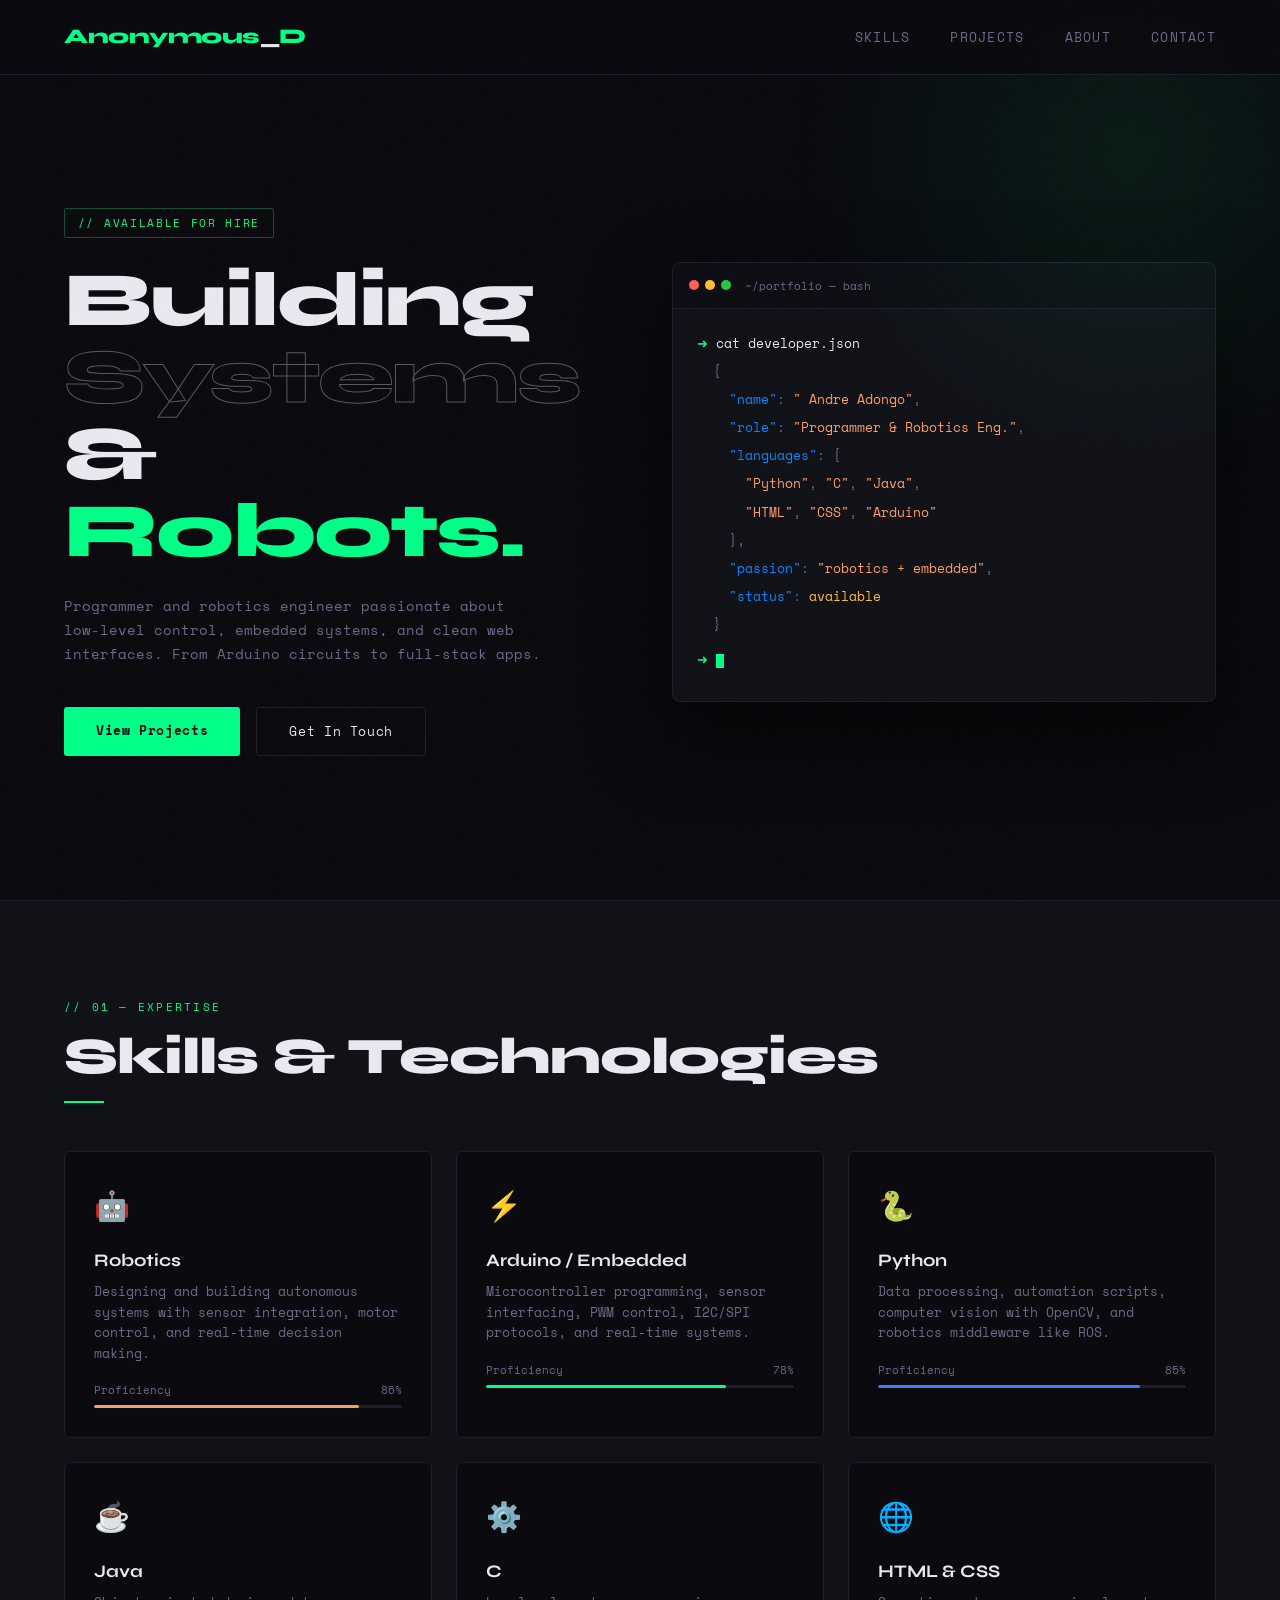
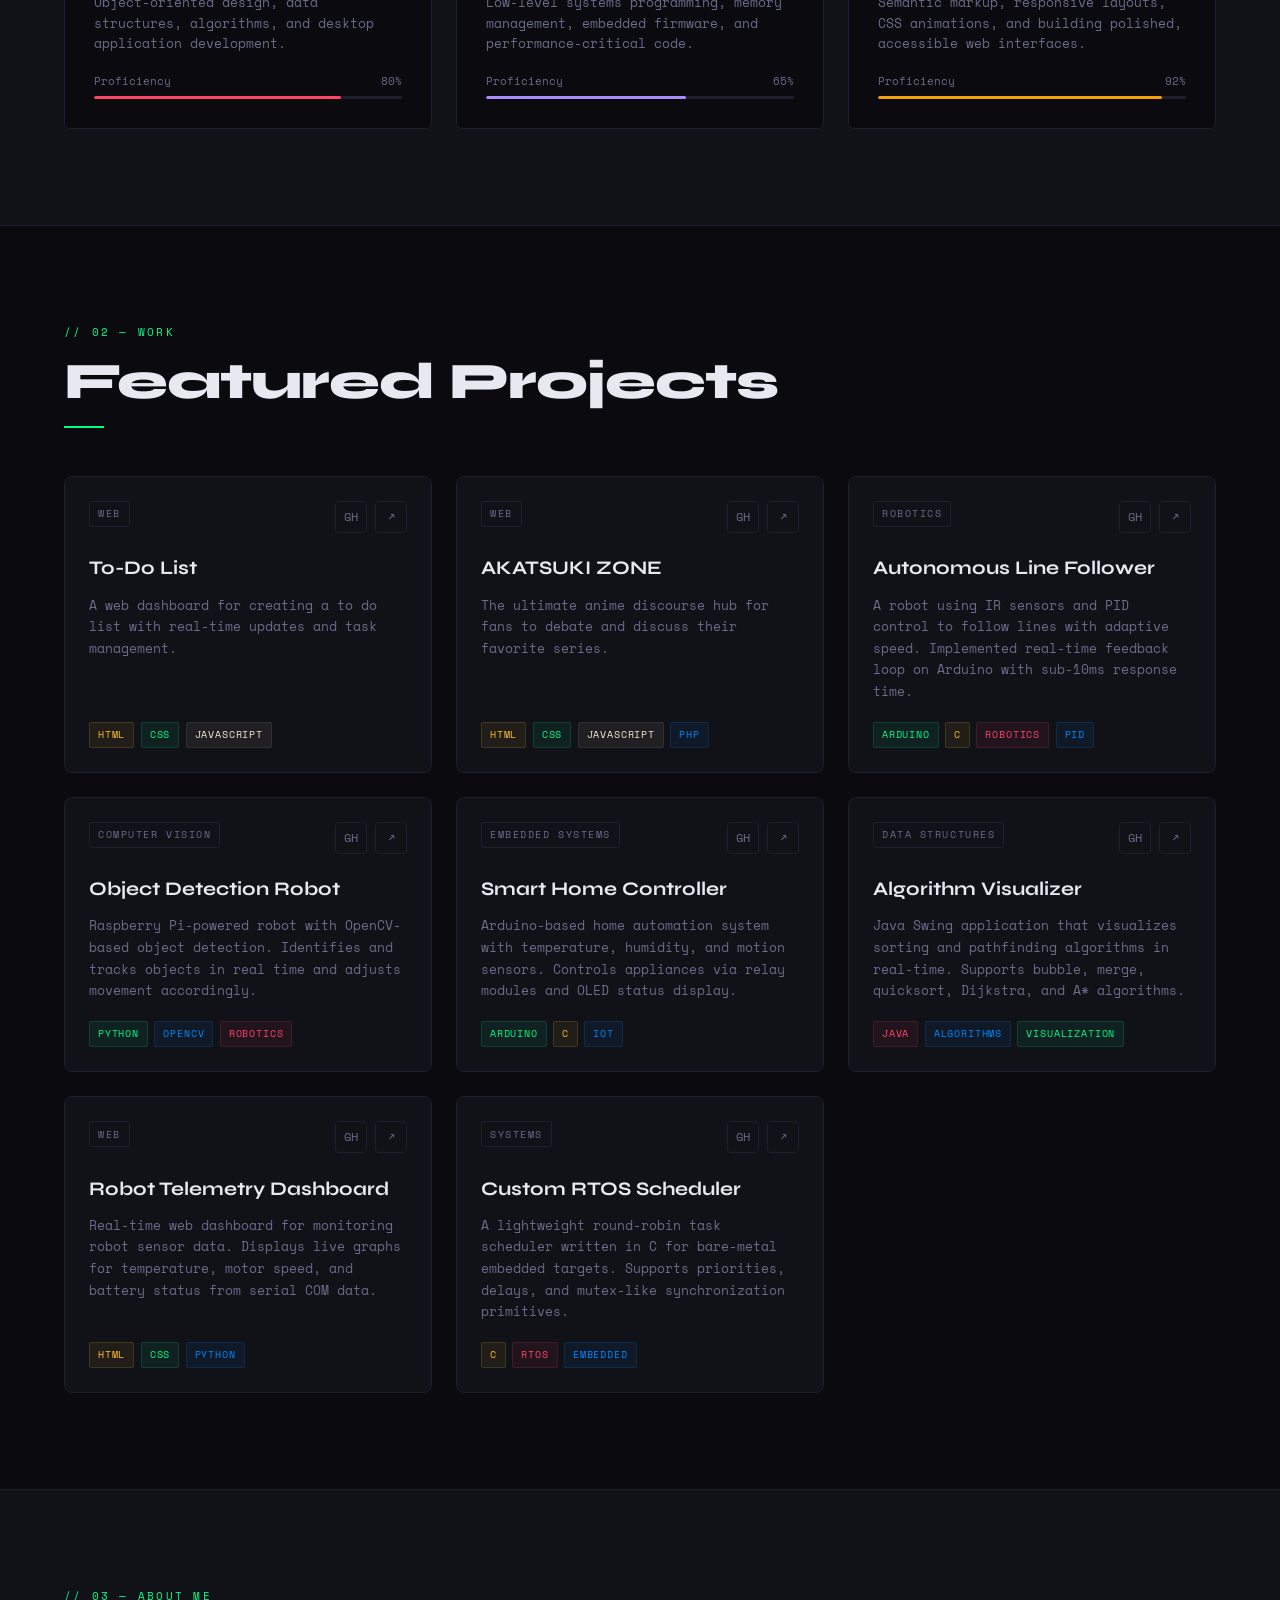
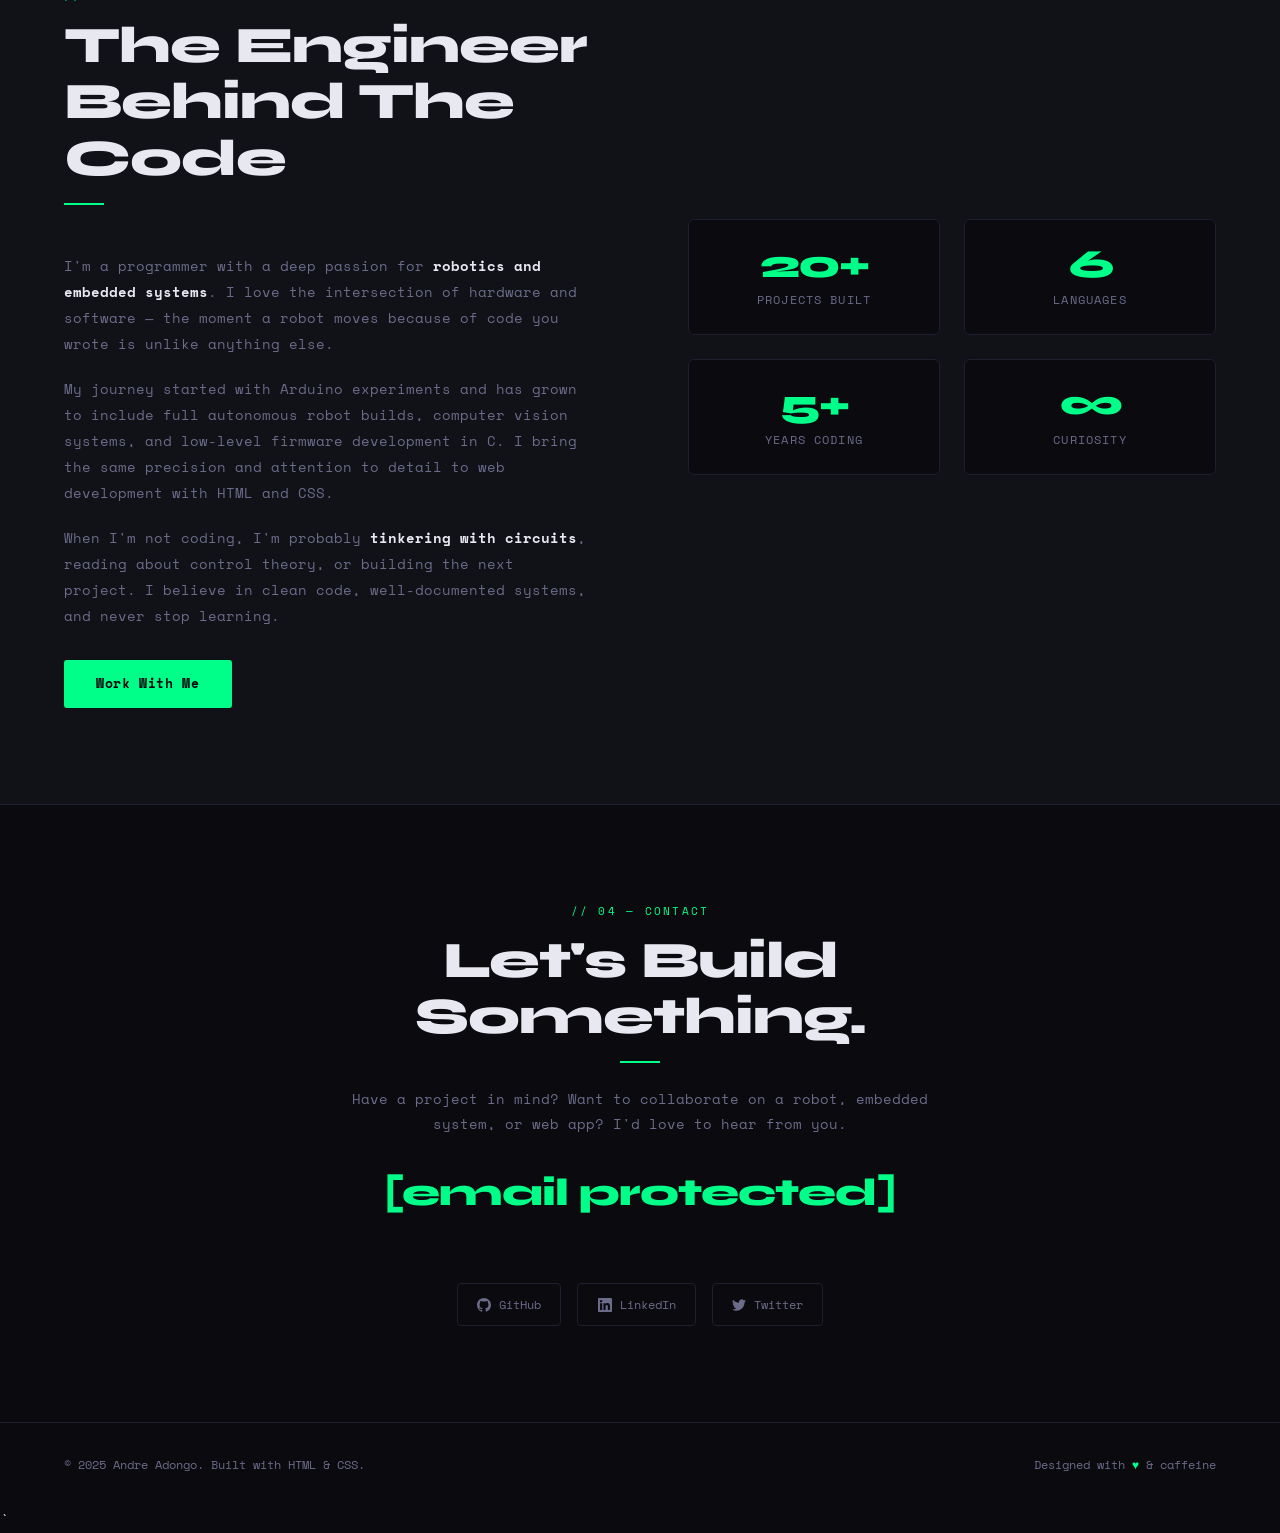
==== commit 6387be3a: "Update skill proficiency percentages in portfolio" ====
--- a/index.html
+++ b/index.html
@@ -89,9 +89,9 @@
         <div class="skill-desc">Designing and building autonomous systems with sensor integration, motor control, and
           real-time decision making.</div>
         <div class="skill-bar-wrap">
-          <div class="skill-bar-label"><span>Proficiency</span><span>90%</span></div>
-          <div class="skill-bar-bg">
-            <div class="skill-bar-fill" data-width="90"></div>
+          <div class="skill-bar-label"><span>Proficiency</span><span>86%</span></div>
+          <div class="skill-bar-bg">
+            <div class="skill-bar-fill" data-width="86"></div>
           </div>
         </div>
       </div>
@@ -102,9 +102,9 @@
         <div class="skill-desc">Microcontroller programming, sensor interfacing, PWM control, I2C/SPI protocols, and
           real-time systems.</div>
         <div class="skill-bar-wrap">
-          <div class="skill-bar-label"><span>Proficiency</span><span>88%</span></div>
-          <div class="skill-bar-bg">
-            <div class="skill-bar-fill" data-width="88"></div>
+          <div class="skill-bar-label"><span>Proficiency</span><span>78%</span></div>
+          <div class="skill-bar-bg">
+            <div class="skill-bar-fill" data-width="78"></div>
           </div>
         </div>
       </div>
@@ -115,9 +115,9 @@
         <div class="skill-desc">Data processing, automation scripts, computer vision with OpenCV, and robotics
           middleware like ROS.</div>
         <div class="skill-bar-wrap">
-          <div class="skill-bar-label"><span>Proficiency</span><span>92%</span></div>
-          <div class="skill-bar-bg">
-            <div class="skill-bar-fill" data-width="92"></div>
+          <div class="skill-bar-label"><span>Proficiency</span><span>85%</span></div>
+          <div class="skill-bar-bg">
+            <div class="skill-bar-fill" data-width="85"></div>
           </div>
         </div>
       </div>
@@ -141,9 +141,9 @@
         <div class="skill-desc">Low-level systems programming, memory management, embedded firmware, and
           performance-critical code.</div>
         <div class="skill-bar-wrap">
-          <div class="skill-bar-label"><span>Proficiency</span><span>85%</span></div>
-          <div class="skill-bar-bg">
-            <div class="skill-bar-fill" data-width="85"></div>
+          <div class="skill-bar-label"><span>Proficiency</span><span>65%</span></div>
+          <div class="skill-bar-bg">
+            <div class="skill-bar-fill" data-width="65"></div>
           </div>
         </div>
       </div>
@@ -154,9 +154,9 @@
         <div class="skill-desc">Semantic markup, responsive layouts, CSS animations, and building polished, accessible
           web interfaces.</div>
         <div class="skill-bar-wrap">
-          <div class="skill-bar-label"><span>Proficiency</span><span>82%</span></div>
-          <div class="skill-bar-bg">
-            <div class="skill-bar-fill" data-width="82"></div>
+          <div class="skill-bar-label"><span>Proficiency</span><span>92%</span></div>
+          <div class="skill-bar-bg">
+            <div class="skill-bar-fill" data-width="92"></div>
           </div>
         </div>
       </div>
